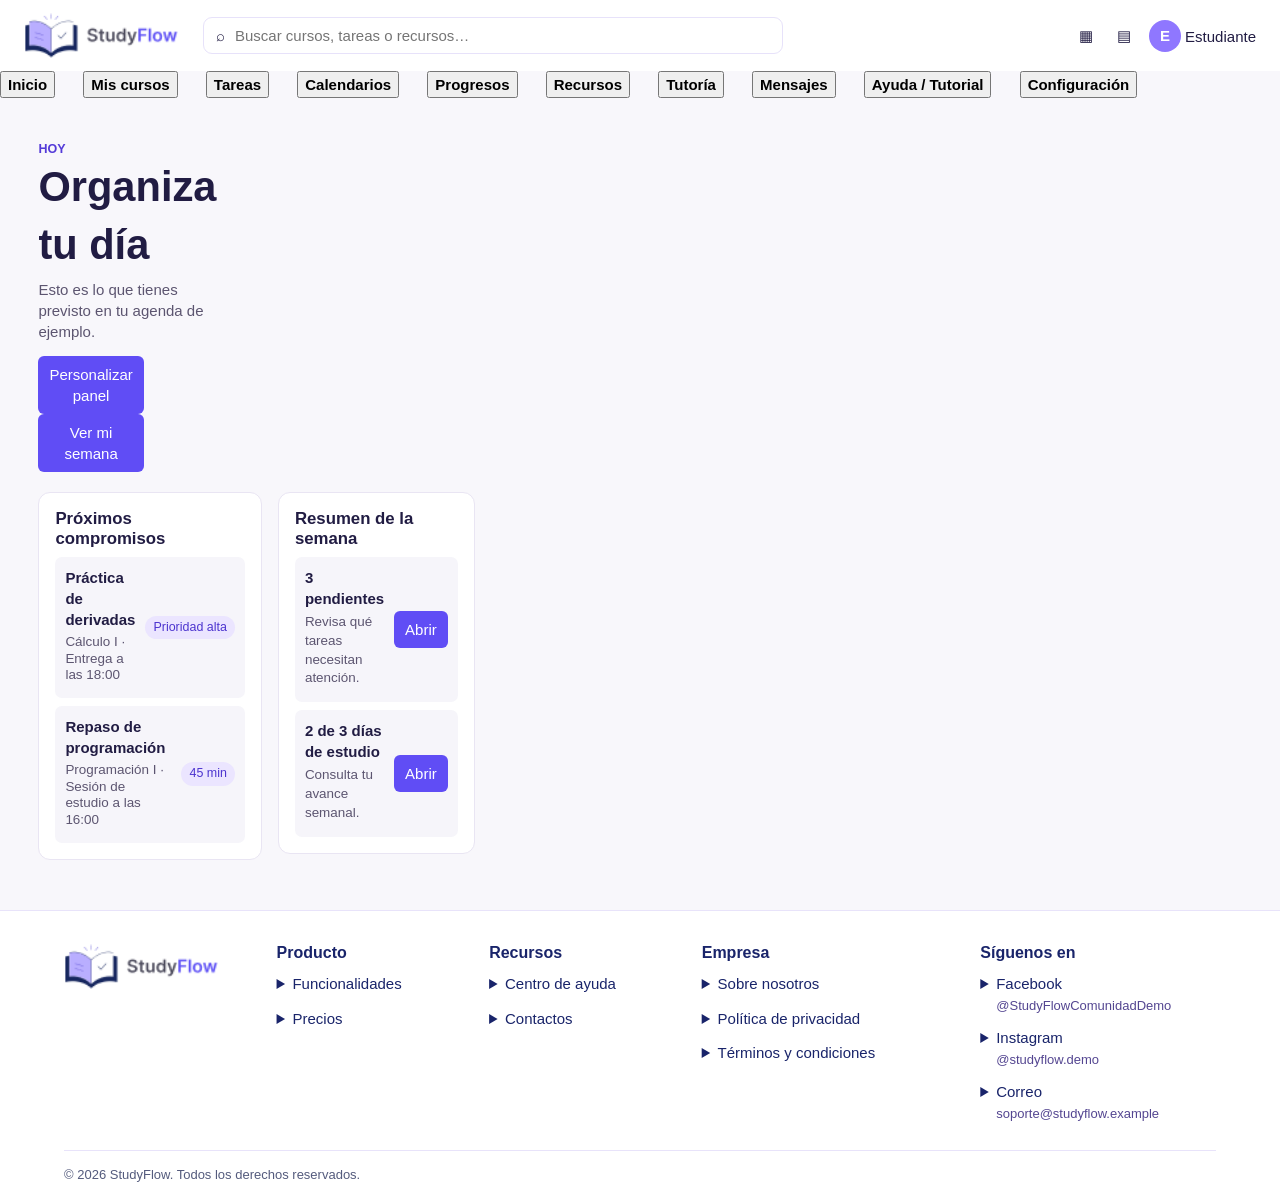
==== inicio-estudiante.html @ f27c89e5 "Add files via upload" ====
<!doctype html>
<html lang="es"><head><meta charset="utf-8"><meta name="viewport" content="width=device-width,initial-scale=1"><title>Inicio de estudiante | StudyFlow</title><link rel="stylesheet" href="css/styles.css?v=2"><link rel="stylesheet" href="css/panel.css"><script src="js/panel.js" defer></script><link rel="stylesheet" href="css/panel-header.css"></head>
<body data-perfil="estudiante">
<header class="encabezado-panel">
  <div class="barra"><a href="index.html"><img class="logo" src="img/logo.png" alt="StudyFlow"></a><label class="buscar"><span aria-hidden="true">⌕</span><input id="buscar" type="search" aria-label="Buscar en el panel" placeholder="Buscar cursos, tareas o recursos…"></label><div class="cuenta"><button type="button" data-vista="Calendarios" aria-label="Agenda">▦</button><button type="button" data-vista="Mensajes" aria-label="Mensajes">▤</button><a href="login.html?perfil=estudiante" title="Volver al inicio de sesión"><b>E</b> Estudiante</a></div></div>
  <nav class="menu-panel" aria-label="Menú del panel">
    <button type="button" data-vista="Inicio" aria-current="page">Inicio</button>
    <button type="button" data-vista="Mis cursos" >Mis cursos</button>
    <button type="button" data-vista="Tareas" >Tareas</button>
    <button type="button" data-vista="Calendarios" >Calendarios</button>
    <button type="button" data-vista="Progresos" >Progresos</button>
    <button type="button" data-vista="Recursos" >Recursos</button>
    <button type="button" data-vista="Tutoría" >Tutoría</button>
    <button type="button" data-vista="Mensajes" >Mensajes</button>
    <button type="button" data-vista="Ayuda / Tutorial" >Ayuda / Tutorial</button>
    <button type="button" data-vista="Configuración" >Configuración</button>
  </nav>
</header>
<div class="estructura">
<main class="panel-inicio"><div class="resumen"><div><small>HOY</small><h1>Organiza tu día</h1><p>Esto es lo que tienes previsto en tu agenda de ejemplo.</p></div><div><button type="button" data-vista="Personalizar panel">Personalizar panel</button> <button type="button" data-vista="Calendarios">Ver mi semana</button></div></div>
  <div class="columns"><section class="card"><h2>Próximos compromisos</h2><article class="fila " data-busqueda><div><strong>Práctica de derivadas</strong><p>Cálculo I · Entrega a las 18:00</p></div><span>Prioridad alta</span></article><article class="fila " data-busqueda><div><strong>Repaso de programación</strong><p>Programación I · Sesión de estudio a las 16:00</p></div><span>45 min</span></article></section>
  <section class="card"><h2>Resumen de la semana</h2><div class="fila"><div><strong>3 pendientes</strong><p>Revisa qué tareas necesitan atención.</p></div><button type="button" data-vista="Tareas">Abrir</button></div><div class="fila"><div><strong>2 de 3 días de estudio</strong><p>Consulta tu avance semanal.</p></div><button type="button" data-vista="Progresos">Abrir</button></div></section></div><p id="resultado" role="status"></p></main></div>
    <footer class="sf-footer">
      <div class="sf-footer-grid">
        <a class="sf-brand" href="#inicio">
          <img class="logo" src="img/logo.png" alt="StudyFlow">
        </a>

        <section aria-labelledby="sf-producto">
          <h2 id="sf-producto">Producto</h2>

          <details>
            <summary>Funcionalidades</summary>
            <p>Organiza tus cursos, consulta las próximas entregas y marca las tareas que ya terminaste.</p>
          </details>

          <details>
            <summary>Precios</summary>
            <p><strong>Gratis · S/ 0 al mes</strong><br>Hasta tres cursos y un calendario.</p>
            <p><strong>Plus · S/ 15 al mes</strong><br>Cursos ilimitados y recordatorios personalizados.</p>
            <p><small>Precios de ejemplo.</small></p>
          </details>
        </section>

        <section aria-labelledby="sf-recursos">
          <h2 id="sf-recursos">Recursos</h2>

          <details>
            <summary>Centro de ayuda</summary>
            <p><strong>¿Cómo creo un curso?</strong><br>En tu panel, selecciona «Nuevo curso» y escribe su nombre.</p>
            <p><strong>¿Cómo completo una tarea?</strong><br>Abre el curso y marca la casilla junto a la tarea.</p>
          </details>

          <details>
            <summary>Contactos</summary>
            <p><strong>Teléfono</strong><br>+1 (202) 555-0147</p>
            <p><strong>Correo</strong><br>soporte@studyflow.example</p>
            <p><strong>Horario</strong><br>Lunes a viernes, de 9 a. m. a 6 p. m.</p>
            <p><small>Datos de contacto ficticios.</small></p>
          </details>
        </section>

        <section aria-labelledby="sf-empresa">
          <h2 id="sf-empresa">Empresa</h2>

          <details>
            <summary>Sobre nosotros</summary>
            <p>StudyFlow ayuda a estudiantes a reunir sus cursos, tareas y fechas de entrega en un solo lugar.</p>
          </details>

          <details>
            <summary>Política de privacidad</summary>
            <p><strong>Datos que utilizamos.</strong> Los datos de una cuenta pueden incluir tu nombre, correo, cursos, tareas y preferencias.</p>
            <p><strong>Para qué los utilizamos.</strong> Para administrar tu cuenta, guardar tus tareas, enviarte los recordatorios que configures y responder tus consultas.</p>
            <p><strong>Conservación y solicitudes.</strong> Conservamos los datos durante el tiempo necesario para prestar el servicio. Puedes solicitar acceso, corrección o eliminación escribiendo a privacidad@studyflow.example.</p>
            <p><small>Texto de ejemplo para StudyFlow.</small></p>
          </details>

          <details>
            <summary>Términos y condiciones</summary>
            <p><strong>Uso del servicio.</strong> StudyFlow permite organizar cursos y tareas. Al usar el servicio, aceptas estos términos y te comprometes a respetar los derechos de otras personas.</p>
            <p><strong>Cuenta y contenido.</strong> Protege tus credenciales. Conservas los derechos sobre el contenido que subes y autorizas a StudyFlow a almacenarlo y mostrarlo para prestar el servicio.</p>
            <p><strong>Uso permitido.</strong> Queda prohibido acceder a cuentas ajenas, difundir contenido ilegal o interferir con el funcionamiento del servicio.</p>
            <p><strong>Planes y consultas.</strong> Si contratas un plan de pago, verás el precio, la frecuencia de cobro y las condiciones de cancelación antes de confirmar. Para consultas, escribe a soporte@studyflow.example.</p>
            <p><small>Texto de ejemplo para StudyFlow.</small></p>
          </details>
        </section>

        <section aria-labelledby="sf-redes">
          <h2 id="sf-redes">Síguenos en</h2>

          <details>
            <summary>Facebook <span class="sf-handle">@StudyFlowComunidadDemo</span></summary>
            <p>StudyFlow Comunidad comparte ideas de organización y novedades del producto.</p>
            <p><small>Perfil ficticio.</small></p>
          </details>

          <details>
            <summary>Instagram <span class="sf-handle">@studyflow.demo</span></summary>
            <p>Consejos de estudio, calendarios y rutinas para organizar tu semana.</p>
            <p><small>Perfil ficticio.</small></p>
          </details>

          <details>
            <summary>Correo <span class="sf-handle">soporte@studyflow.example</span></summary>
            <p>Equipo de soporte de StudyFlow. Atención para consultas, sugerencias y problemas con la cuenta.</p>
            <p><small>Dirección ficticia.</small></p>
          </details>
        </section>
      </div>

      <p class="sf-copyright">© 2026 StudyFlow. Todos los derechos reservados.</p>
    </footer>
<dialog id="detalle" aria-labelledby="detalle-titulo"><h2 id="detalle-titulo"></h2><div id="detalle-contenido"></div><form method="dialog"><button autofocus>Cerrar</button></form></dialog>
</body></html>
---- css/styles.css ----
/* Colores y estilos generales */
:root {
  --color-texto: #202b70;
  --color-principal: #604df5;
  --fondo-lila: #f3f1ff;
  --color-borde: #a59aff;
}

* {
  box-sizing: border-box;
}

html {
  scroll-behavior: smooth;
}

body {
  margin: 0;
  color: var(--color-texto);
  font: 15px/1.4 Inter, Arial, sans-serif;
}

a {
  color: inherit;
  text-decoration: none;
}

a:focus-visible {
  outline: 2px solid var(--color-principal);
  outline-offset: 4px;
}

img {
  display: block;
  max-width: 100%;
}

h1, h2, h3, p, ol, figure, blockquote {
  margin: 0;
}

h2 {
  font-size: 1.17rem;
  line-height: 1.2;
}

h3 {
  font-size: .91rem;
  line-height: 1.2;
}

.wrap {
  width: 100%;
  padding-inline: 24px;
}

/* Más altura para la portada */
.hero {
  padding-block: 72px;
}

/* Espacio arriba y abajo de cada sección */
main > .benefits {
  padding-block: 44px;
}

main > .section {
  padding-block: 64px;
}

/* Separación entre el título, la descripción y las tarjetas */
.section .subtitle {
  margin-top: 12px;
  margin-bottom: 32px;
}

/* Más espacio dentro de las tarjetas */
.steps li,
.features article {
  padding-block: 24px;
}

/* Espaciado en celular */
@media (max-width: 690px) {
  .hero,
  main > .section {
    padding-block: 40px;
  }

  main > .benefits {
    padding-block: 32px;
  }

  .section .subtitle {
    margin-bottom: 24px;
  }
}
/* Encabezado y navegación */
.top {
  min-height: 78px;
  display: flex;
  align-items: center;
  justify-content: space-between;
  gap: 16px;
}

.logo {
  width: 155px;
}

nav, .actions {
  display: flex;
  align-items: center;
  gap: clamp(10px, 2.2vw, 32px);
}

nav {
  font-weight: 700;
  flex-wrap: wrap;
}

nav a:hover {
  text-decoration: underline;
}

/* Botones */
.button {
  display: inline-block;
  border: 1px solid var(--color-principal);
  padding: 8px 14px;
  border-radius: 8px;
  background: var(--color-principal);
  color: white;
  text-align: center;
}

.button:hover {
  background: #4935df;
  color: white;
}

.outline {
  background: white;
  color: var(--color-principal);
  border-color: var(--color-borde);
}

/* Portada */
.lavender {
  background: var(--fondo-lila);
}

.hero {
  display: grid;
  grid-template-columns: 1.2fr 1fr;
  align-items: center;
  gap: 40px;
  padding-block: 28px 20px;
}

.hero h1 {
  font-size: clamp(1.65rem, 3vw, 2.75rem);
  line-height: 1.08;
  letter-spacing: -.025em;
}

.hero h1 span {
  color: var(--color-principal);
}

.hero p {
  max-width: 520px;
  margin-top: 12px;
}

.hero .actions {
  margin-top: 23px;
  flex-wrap: wrap;
}

.hero .button {
  min-width: 155px;
}

.hero .note {
  margin-top: 15px;
}

.hero-art {
  width: min(100%, 430px);
  justify-self: center;
}

/* Beneficios y secciones */
.grid {
  display: grid;
  grid-template-columns: repeat(4, minmax(0, 1fr));
  gap: clamp(14px, 3vw, 42px);
}

.benefits {
  padding-block: 18px;
}

.benefits article, .features article, figure {
  display: flex;
  align-items: center;
  gap: 12px;
}

article img, figure img, .steps img {
  width: 44px;
  flex: 0 0 44px;
}

article p, .steps p, figure {
  font-size: .82rem;
  line-height: 1.24;
}

.section {
  padding-block: 16px 22px;
  text-align: center;
}

.subtitle {
  margin: 4px 0 16px;
  font-size: .84rem;
}

/* Pasos para comenzar */
.steps {
  list-style: none;
  padding: 0;
  gap: clamp(20px, 6vw, 82px);
}

.steps li {
  background: white;
  border-radius: 16px;
  position: relative;
  padding: 20px 10px 12px;
}

.steps li:not(:last-child)::after {
  content: '⟶';
  color: var(--color-principal);
  font-size: 25px;
  position: absolute;
  left: 100%;
  width: clamp(20px, 6vw, 82px);
  top: 40%;
}

.steps img {
  margin: 0 auto 15px;
  mix-blend-mode: multiply;
}

.steps p, article p {
  margin-top: 4px;
}

/* Tarjetas y opiniones */
.features article, figure {
  border: 1px solid var(--color-borde);
  border-radius: 13px;
  background: white;
  padding: 12px;
  text-align: left;
}

.opinions {
  border-block: 1px solid var(--color-borde);
}

.quotes {
  display: grid;
  grid-template-columns: repeat(3, 1fr);
  gap: clamp(14px, 6vw, 80px);
}

figcaption {
  margin-top: 7px;
}

/* Llamada a la acción */
.callout {
  padding-inline: 24px;
}

.callout h2 {
  margin-bottom: 15px;
}

.callout .button {
  min-width: 190px;
}

/* Pie de página */

.sf-footer {
 padding: 32px clamp(20px, 5vw, 64px) 18px;
 border-top: 1px solid #e8e3fa;
 background: #fff;
 color: #19246a;
 font: 15px/1.5 Arial, sans-serif;
}

.sf-footer-grid {
 display: grid;
 grid-template-columns: 1fr 1fr 1fr 1.35fr 1.25fr;
 align-items: start;
 gap: 24px;
 margin: 0 auto;
}

.sf-footer section {
 min-width: 0;
 overflow-wrap: anywhere;
}

.sf-brand { display: inline-block; }

.sf-footer h2 {
 margin: 0 0 8px;
 font-size: 16px;
}

.sf-footer details + details {
 margin-top: 6px;
}

.sf-footer summary {
 padding: 3px 0;
 cursor: pointer;
}

.sf-footer summary:hover,
.sf-footer details[open] > summary {
 color: #583ac7;
}

.sf-footer summary:focus-visible,
.sf-footer a:focus-visible {
 outline: 2px solid #6549da;
 outline-offset: 4px;
 border-radius: 2px;
}

.sf-footer details p {
 margin: 6px 0 10px 16px;
 color: #495071;
 font-size: 14px;
}

.sf-handle {
 display: block;
 margin-left: 16px;
 color: #544691;
 font-size: 13px;
}

.sf-copyright {
 margin: 24px auto 0;
 padding-top: 14px;
 border-top: 1px solid #e8e3fa;
 color: #545b7d;
 font-size: 13px;
}

@media (max-width: 960px) {
 .sf-footer-grid {
  grid-template-columns: repeat(2, minmax(0, 1fr));
 }

 .sf-brand {
  grid-column: 1 / -1;
 }
}

@media (max-width: 440px) {
 .sf-footer-grid {
  grid-template-columns: 1fr;
 }
}

/* Ventanas de registro e inicio de sesión */
.overlay {
  display: none;
}

.overlay:target {
  display: grid;
  position: fixed;
  inset: 0;
  place-items: center;
  background: #17143588;
  padding: 20px;
}

.panel {
  position: relative;
  background: white;
  border-radius: 14px;
  padding: 28px;
  max-width: 420px;
}

.panel p {
  margin-top: 10px;
}

.close {
  position: absolute;
  right: 12px;
  top: 4px;
  font-size: 26px;
}

/* Ajustes para tabletas y celulares */
@media (max-width: 1000px) {

  .top {
    gap: 12px;
  }

  nav {
    gap: 10px;
    font-size: .85rem;
  }

  .top .actions {
    gap: 6px;
    font-size: .83rem;
  }

  .top .logo {
    width: 120px;
  }

  article img, figure img {
    width: 32px;
    flex-basis: 32px;
  }
}

@media (max-width: 690px) {

  .wrap {
    padding-inline: 14px;
  }

  .top {
    flex-wrap: wrap;
    padding-block: 12px;
  }

  nav {
    order: 1;
    width: 100%;
    justify-content: space-between;
  }

  .hero {
    grid-template-columns: 1fr;
    gap: 12px;
  }

  .hero-art {
    width: min(100%, 340px);
  }

  .grid {
    grid-template-columns: repeat(2, minmax(0, 1fr));
  }

  .steps li:not(:last-child)::after {
    content: none;
  }

  .quotes {
    grid-template-columns: 1fr;
  }
}

/* Preferencias de movimiento */
@media (prefers-reduced-motion: reduce) {

  html {
    scroll-behavior: auto;
  }
}

/* Espaciado de la portada y enlaces del pie */
.top { min-height: 64px; }
.hero { padding-block: 22px 18px; }
.hero h1 { font-size: clamp(1.65rem, 2.6vw, 2.35rem); }
.hero-art { width: min(100%, 375px); }
.benefits { padding-block: 14px; }
.section { padding-block: 14px 18px; }
.steps li { padding-top: 14px; }
.steps img { margin-bottom: 10px; }
---- css/panel.css ----
body[data-perfil] { background: #f8f7fb; color: #211c43; }
.barra { display: flex; align-items: center; gap: 24px; padding: 12px 24px; background: white; }
.buscar { display: flex; align-items: center; gap: 8px; width: min(48%, 580px); border: 1px solid #e7e2fa; padding: 6px 12px; border-radius: 9px; }
.buscar input { width: 100%; border: 0; font: inherit; }
.cuenta { margin-left: auto; display: flex; align-items: center; gap: 12px; white-space: nowrap; }
.cuenta b { display: inline-grid; place-items: center; width: 32px; height: 32px; border-radius: 50%; background: #8f77ff; color: white; }
.estructura { display: grid; grid-template-columns: 180px minmax(0,1fr); min-height: 78vh; }
.lateral { display: flex; flex-direction: column; flex-wrap: nowrap; align-items: stretch; background: #f1eefb; padding: 24px 12px; gap: 6px; }
body[data-perfil] button { font: inherit; cursor: pointer; }
.lateral button { text-align: left; border: 0; background: transparent; color: #514a6c; padding: 9px; border-radius: 8px; }
.lateral button span { color: #604df5; display: inline-block; width: 25px; }
.lateral button[aria-current], .lateral button:hover { background: #e6dffc; color: #4c34cf; }
.panel-inicio { padding: clamp(18px, 3vw, 44px); }
.panel-inicio h1 { font-size: clamp(1.6rem, 3.5vw, 2.6rem); }
.panel-inicio p { color: #5c5570; margin: 4px 0; }
.panel-inicio small { color: #543bd8; font-weight: bold; }
.columns { display: grid; grid-template-columns: 2fr 1fr; gap: 16px; margin-top: 20px; align-items: start; }
.columns.tutor { grid-template-columns: 1fr 1fr; align-items: stretch; }
.card { background: white; border: 1px solid #e9e5f3; border-radius: 12px; padding: 16px; }
.card h2 { font-size: 1.05rem; }
.resumen { display: flex; align-items: center; justify-content: space-between; flex-wrap: wrap; gap: 10px; }
.card.resumen { margin-top: 20px; }
.fila { display: flex; justify-content: space-between; align-items: center; gap: 10px; padding: 10px; margin-top: 8px; background: #f6f5fa; border-radius: 7px; }
.fila p { font-size: .84rem; }
.fila span { color: #4c34cf; background: #ebe5ff; padding: 3px 8px; border-radius: 20px; font-size: .78rem; white-space: nowrap; }
.riesgo span { background: #ffeded; color: #9b2222; }
.panel-inicio button, #detalle button { border: 0; border-radius: 6px; background: #604df5; color: white; padding: 8px 11px; }
.card > button { margin-top: 20px; }
.cuenta button { border: 0; background: white; color: #211c43; }
body[data-perfil] [hidden] { display: none; }
#detalle { max-width: min(420px, 90vw); border: 1px solid #e6dffc; border-radius: 12px; padding: 22px; }
#detalle::backdrop { background: #211c4366; }
#detalle-contenido { margin: 12px 0; }
#resultado { margin-top: 12px; }
@media (max-width: 760px) {
    .estructura { grid-template-columns: 1fr; }
    .lateral { flex-direction: row; flex-wrap: wrap; padding: 8px; }
    .columns, .columns.tutor { grid-template-columns: 1fr; }
    .barra { flex-wrap: wrap; padding: 12px; gap: 10px; }
    .buscar { order: 1; width: 100%; }
}
/* Pie de página */

.sf-footer {
 padding: 32px clamp(20px, 5vw, 64px) 18px;
 border-top: 1px solid #e8e3fa;
 background: #fff;
 color: #19246a;
 font: 15px/1.5 Arial, sans-serif;
}

.sf-footer-grid {
 display: grid;
 grid-template-columns: 1fr 1fr 1fr 1.35fr 1.25fr;
 align-items: start;
 gap: 24px;
 margin: 0 auto;
}

.sf-footer section {
 min-width: 0;
 overflow-wrap: anywhere;
}

.sf-brand { display: inline-block; }

.sf-footer h2 {
 margin: 0 0 8px;
 font-size: 16px;
}

.sf-footer details + details {
 margin-top: 6px;
}

.sf-footer summary {
 padding: 3px 0;
 cursor: pointer;
}

.sf-footer summary:hover,
.sf-footer details[open] > summary {
 color: #583ac7;
}

.sf-footer summary:focus-visible,
.sf-footer a:focus-visible {
 outline: 2px solid #6549da;
 outline-offset: 4px;
 border-radius: 2px;
}

.sf-footer details p {
 margin: 6px 0 10px 16px;
 color: #495071;
 font-size: 14px;
}

.sf-handle {
 display: block;
 margin-left: 16px;
 color: #544691;
 font-size: 13px;
}

.sf-copyright {
 margin: 24px auto 0;
 padding-top: 14px;
 border-top: 1px solid #e8e3fa;
 color: #545b7d;
 font-size: 13px;
}

@media (max-width: 960px) {
 .sf-footer-grid {
  grid-template-columns: repeat(2, minmax(0, 1fr));
 }

 .sf-brand {
  grid-column: 1 / -1;
 }
}

@media (max-width: 440px) {
 .sf-footer-grid {
  grid-template-columns: 1fr;
 }
}
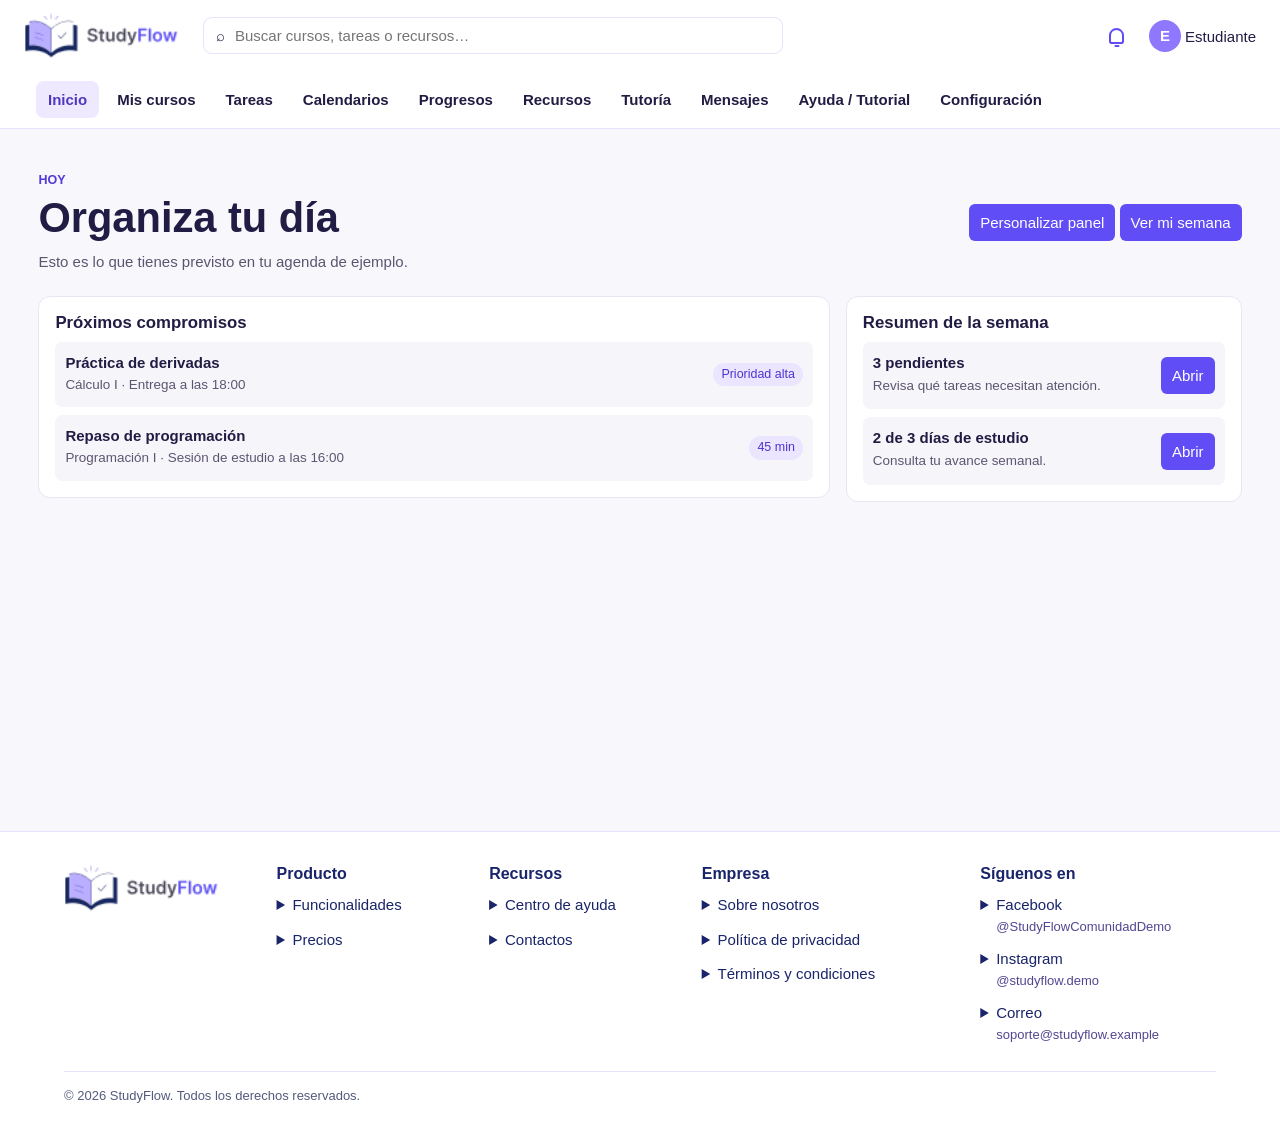
==== commit 63358a5f: "Add files via upload" ====
--- a/inicio-estudiante.html
+++ b/inicio-estudiante.html
@@ -1,20 +1,24 @@
 <!doctype html>
-<html lang="es"><head><meta charset="utf-8"><meta name="viewport" content="width=device-width,initial-scale=1"><title>Inicio de estudiante | StudyFlow</title><link rel="stylesheet" href="css/styles.css?v=2"><link rel="stylesheet" href="css/panel.css"><script src="js/panel.js" defer></script><link rel="stylesheet" href="css/panel-header.css"></head>
+<html lang="es"><head><meta charset="utf-8"><meta name="viewport" content="width=device-width,initial-scale=1"><title>Inicio de estudiante | StudyFlow</title><link rel="stylesheet" href="css/styles.css?v=2"><link rel="stylesheet" href="css/panel.css"><script src="js/panel.js" defer></script><link rel="stylesheet" href="css/panel-tutor.css"><link rel="stylesheet" href="css/panel-header.css"></head>
 <body data-perfil="estudiante">
-<header class="encabezado-panel">
-  <div class="barra"><a href="index.html"><img class="logo" src="img/logo.png" alt="StudyFlow"></a><label class="buscar"><span aria-hidden="true">⌕</span><input id="buscar" type="search" aria-label="Buscar en el panel" placeholder="Buscar cursos, tareas o recursos…"></label><div class="cuenta"><button type="button" data-vista="Calendarios" aria-label="Agenda">▦</button><button type="button" data-vista="Mensajes" aria-label="Mensajes">▤</button><a href="login.html?perfil=estudiante" title="Volver al inicio de sesión"><b>E</b> Estudiante</a></div></div>
-  <nav class="menu-panel" aria-label="Menú del panel">
-    <button type="button" data-vista="Inicio" aria-current="page">Inicio</button>
-    <button type="button" data-vista="Mis cursos" >Mis cursos</button>
-    <button type="button" data-vista="Tareas" >Tareas</button>
-    <button type="button" data-vista="Calendarios" >Calendarios</button>
-    <button type="button" data-vista="Progresos" >Progresos</button>
-    <button type="button" data-vista="Recursos" >Recursos</button>
-    <button type="button" data-vista="Tutoría" >Tutoría</button>
-    <button type="button" data-vista="Mensajes" >Mensajes</button>
-    <button type="button" data-vista="Ayuda / Tutorial" >Ayuda / Tutorial</button>
-    <button type="button" data-vista="Configuración" >Configuración</button>
-  </nav>
+<header class="encabezado-panel">
+  <div class="barra"><a href="index.html"><img class="logo" src="img/logo.png" alt="StudyFlow"></a><label class="buscar"><span aria-hidden="true">⌕</span><input id="buscar" type="search" aria-label="Buscar en el panel" placeholder="Buscar cursos, tareas o recursos…"></label><div class="cuenta">
+<button class="boton-notificaciones" type="button" id="abrir-notificaciones" aria-label="Notificaciones" aria-haspopup="dialog" aria-controls="notificaciones">
+  <span class="campana" aria-hidden="true"></span>
+</button>
+<a href="login.html?perfil=estudiante" title="Volver al inicio de sesión"><b>E</b> Estudiante</a></div></div>
+  <nav class="menu-panel" aria-label="Menú del panel">
+    <button type="button" data-vista="Inicio" aria-current="page">Inicio</button>
+    <button type="button" data-vista="Mis cursos" >Mis cursos</button>
+    <button type="button" data-vista="Tareas" >Tareas</button>
+    <button type="button" data-vista="Calendarios" >Calendarios</button>
+    <button type="button" data-vista="Progresos" >Progresos</button>
+    <button type="button" data-vista="Recursos" >Recursos</button>
+    <button type="button" data-vista="Tutoría" >Tutoría</button>
+    <button type="button" data-vista="Mensajes" >Mensajes</button>
+    <button type="button" data-vista="Ayuda / Tutorial" >Ayuda / Tutorial</button>
+    <button type="button" data-vista="Configuración" >Configuración</button>
+  </nav>
 </header>
 <div class="estructura">
 <main class="panel-inicio"><div class="resumen"><div><small>HOY</small><h1>Organiza tu día</h1><p>Esto es lo que tienes previsto en tu agenda de ejemplo.</p></div><div><button type="button" data-vista="Personalizar panel">Personalizar panel</button> <button type="button" data-vista="Calendarios">Ver mi semana</button></div></div>
@@ -112,4 +116,20 @@
       <p class="sf-copyright">© 2026 StudyFlow. Todos los derechos reservados.</p>
     </footer>
 <dialog id="detalle" aria-labelledby="detalle-titulo"><h2 id="detalle-titulo"></h2><div id="detalle-contenido"></div><form method="dialog"><button autofocus>Cerrar</button></form></dialog>
+<dialog class="panel-notificaciones" id="notificaciones" aria-labelledby="notificaciones-titulo">
+  <h2 id="notificaciones-titulo">Notificaciones</h2>
+  <ul>
+    <li>Tienes tareas pendientes por revisar.</li>
+    <li>Consulta tus próximas entregas en Calendarios.</li>
+  </ul>
+  <form method="dialog"><button class="button" autofocus>Cerrar</button></form>
+</dialog>
+<script>
+  const botonNotificaciones = document.querySelector("#abrir-notificaciones");
+  const ventanaNotificaciones = document.querySelector("#notificaciones");
+
+  botonNotificaciones.addEventListener("click", () => {
+    ventanaNotificaciones.showModal();
+  });
+</script>
 </body></html>
--- a/css/panel-tutor.css
+++ b/css/panel-tutor.css
@@ -0,0 +1,149 @@
+/* Pie de página */
+
+.sf-footer {
+ padding: 32px clamp(20px, 5vw, 64px) 18px;
+ border-top: 1px solid #e8e3fa;
+ background: #fff;
+ color: #19246a;
+ font: 15px/1.5 Arial, sans-serif;
+}
+
+.sf-footer-grid {
+ display: grid;
+ grid-template-columns: 1fr 1fr 1fr 1.35fr 1.25fr;
+ align-items: start;
+ gap: 24px;
+ margin: 0 auto;
+}
+
+.sf-footer section {
+ min-width: 0;
+ overflow-wrap: anywhere;
+}
+
+.sf-brand { display: inline-block; }
+
+.sf-footer h2 {
+ margin: 0 0 8px;
+ font-size: 16px;
+}
+
+.sf-footer details + details {
+ margin-top: 6px;
+}
+
+.sf-footer summary {
+ padding: 3px 0;
+ cursor: pointer;
+}
+
+.sf-footer summary:hover,
+.sf-footer details[open] > summary {
+ color: #583ac7;
+}
+
+.sf-footer summary:focus-visible,
+.sf-footer a:focus-visible {
+ outline: 2px solid #6549da;
+ outline-offset: 4px;
+ border-radius: 2px;
+}
+
+.sf-footer details p {
+ margin: 6px 0 10px 16px;
+ color: #495071;
+ font-size: 14px;
+}
+
+.sf-handle {
+ display: block;
+ margin-left: 16px;
+ color: #544691;
+ font-size: 13px;
+}
+
+.sf-copyright {
+ margin: 24px auto 0;
+ padding-top: 14px;
+ border-top: 1px solid #e8e3fa;
+ color: #545b7d;
+ font-size: 13px;
+}
+
+@media (max-width: 960px) {
+ .sf-footer-grid {
+  grid-template-columns: repeat(2, minmax(0, 1fr));
+ }
+
+ .sf-brand {
+  grid-column: 1 / -1;
+ }
+}
+
+@media (max-width: 440px) {
+ .sf-footer-grid {
+  grid-template-columns: 1fr;
+ }
+}
+
+
+body[data-perfil="tutor"] > .sf-footer {
+    width: 100%;
+    max-width: none;
+    box-sizing: border-box;
+}
+
+.cuenta .boton-notificaciones {
+    display: inline-grid;
+    place-items: center;
+    width: 40px;
+    height: 40px;
+    border: 0;
+    border-radius: 8px;
+    background: transparent;
+    color: var(--color-principal, #604df5);
+    cursor: pointer;
+}
+
+.cuenta .boton-notificaciones:hover,
+.cuenta .boton-notificaciones:focus-visible {
+    background: #f3f1ff;
+}
+
+.campana {
+    position: relative;
+    width: 15px;
+    height: 16px;
+    border: 2px solid currentColor;
+    border-radius: 8px 8px 3px 3px;
+}
+
+.campana::after {
+    content: "";
+    position: absolute;
+    bottom: -5px;
+    left: 50%;
+    width: 5px;
+    height: 2px;
+    border-radius: 2px;
+    background: currentColor;
+    transform: translateX(-50%);
+}
+
+.panel-notificaciones {
+    width: min(420px, calc(100% - 32px));
+    box-sizing: border-box;
+    padding: 24px;
+    border: 1px solid #e8e3fa;
+    border-radius: 12px;
+    color: #19246a;
+}
+
+.panel-notificaciones::backdrop {
+    background: #17143588;
+}
+
+.panel-notificaciones ul {
+    padding-inline-start: 20px;
+    margin-block: 16px;
+}
--- a/css/panel-header.css
+++ b/css/panel-header.css
@@ -0,0 +1,53 @@
+/* Menú superior de Estudiante y Tutor */
+.encabezado-panel .menu-panel {
+    display: flex;
+    flex-wrap: wrap;
+    gap: 6px;
+    padding: 10px clamp(12px, 3vw, 36px);
+    background: #fff;
+    border-bottom: 1px solid #e8e3fa;
+}
+
+.menu-panel button {
+    padding: 8px 12px;
+    border: 0;
+    border-radius: 8px;
+    background: transparent;
+    color: inherit;
+    font: inherit;
+    cursor: pointer;
+}
+
+.menu-panel button:hover,
+.menu-panel button[aria-current="page"] {
+    background: #eee9ff;
+    color: #5037bf;
+}
+
+.menu-panel button:focus-visible {
+    outline: 2px solid #604df5;
+    outline-offset: 2px;
+}
+
+/* El panel ocupa todo el ancho */
+body[data-perfil] > .estructura {
+    display: block;
+    width: 100%;
+}
+
+.estructura > .panel-inicio {
+    min-width: 0;
+}
+
+/* En celular, el menú se desliza hacia los lados */
+@media (max-width: 640px) {
+    .encabezado-panel .menu-panel {
+        flex-wrap: nowrap;
+        overflow-x: auto;
+    }
+
+    .menu-panel button {
+        flex: 0 0 auto;
+        white-space: nowrap;
+    }
+}
